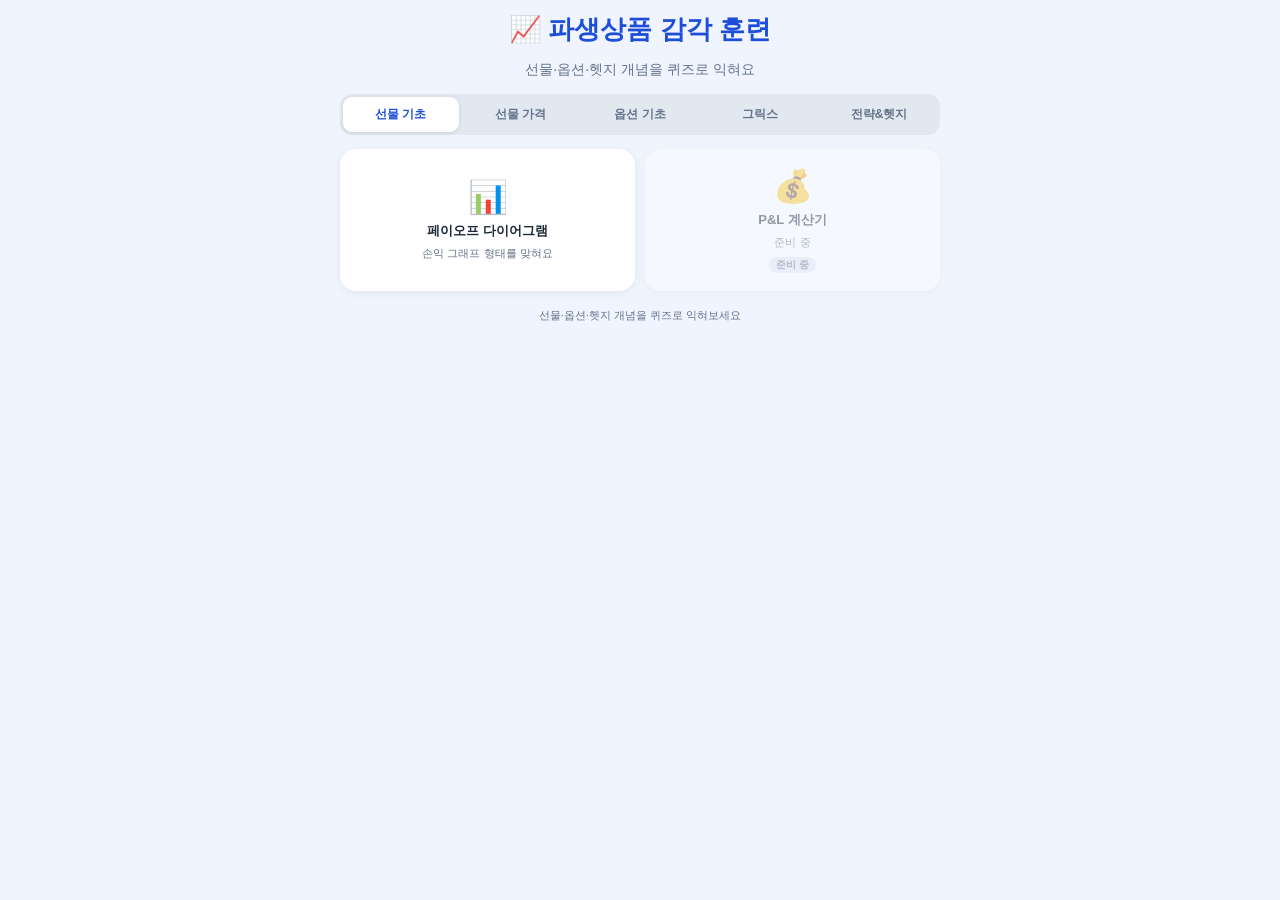
==== index.html @ 94985018 "feat: initial release — payoff diagram quiz 선물/옵션/헷지 페이오프 다이어그램 4지선다 퀴즈. Hull "Options, Futures, and" ====
<!DOCTYPE html>
<html lang="ko">
<head>
<meta charset="UTF-8">
<meta name="viewport" content="width=device-width, initial-scale=1.0, user-scalable=no">
<title>파생상품 감각 훈련</title>
<link rel="stylesheet" href="css/style.css">
<style>
  .phase-section { display: none; }
  .phase-section.active { display: flex; flex-direction: column; gap: 10px; }

  .phase-header {
    font-size: 12px;
    font-weight: 700;
    color: var(--text-light);
    text-transform: uppercase;
    letter-spacing: 0.05em;
    padding: 0 2px;
  }
</style>
</head>
<body>
<div class="container">

  <!-- ===== 모드 선택 화면 ===== -->
  <div id="modeScreen" class="screen active">
    <div class="page-title">📈 파생상품 감각 훈련</div>
    <div class="page-subtitle">선물·옵션·헷지 개념을 퀴즈로 익혀요</div>

    <!-- Phase 탭 -->
    <div class="phase-tabs">
      <button class="phase-tab active" onclick="switchPhase(1)">선물 기초</button>
      <button class="phase-tab" onclick="switchPhase(2)">선물 가격</button>
      <button class="phase-tab" onclick="switchPhase(3)">옵션 기초</button>
      <button class="phase-tab" onclick="switchPhase(4)">그릭스</button>
      <button class="phase-tab" onclick="switchPhase(5)">전략&헷지</button>
    </div>

    <!-- Phase 1: 선물 기초 -->
    <div class="phase-section active" id="phase1">
      <div class="mode-grid">
        <div class="mode-card" onclick="selectMode('payoff-diagram')">
          <div class="mode-icon">📊</div>
          <div class="mode-title">페이오프 다이어그램</div>
          <div class="mode-desc">손익 그래프 형태를 맞혀요</div>
        </div>
        <div class="mode-card disabled">
          <div class="mode-icon">💰</div>
          <div class="mode-title">P&amp;L 계산기</div>
          <div class="mode-desc">준비 중</div>
          <div class="mode-badge">준비 중</div>
        </div>
      </div>
    </div>

    <!-- Phase 2: 선물 가격 (준비 중) -->
    <div class="phase-section" id="phase2">
      <div class="mode-grid">
        <div class="mode-card disabled">
          <div class="mode-icon">⚖️</div>
          <div class="mode-title">보유비용 계산</div>
          <div class="mode-desc">준비 중</div>
          <div class="mode-badge">준비 중</div>
        </div>
        <div class="mode-card disabled">
          <div class="mode-icon">📉</div>
          <div class="mode-title">콘탱고 vs 백워데이션</div>
          <div class="mode-desc">준비 중</div>
          <div class="mode-badge">준비 중</div>
        </div>
      </div>
    </div>

    <!-- Phase 3: 옵션 기초 (준비 중) -->
    <div class="phase-section" id="phase3">
      <div class="mode-grid">
        <div class="mode-card disabled">
          <div class="mode-icon">🎯</div>
          <div class="mode-title">페이오프 다이어그램</div>
          <div class="mode-desc">준비 중</div>
          <div class="mode-badge">준비 중</div>
        </div>
        <div class="mode-card disabled">
          <div class="mode-icon">🔀</div>
          <div class="mode-title">풋콜 패리티</div>
          <div class="mode-desc">준비 중</div>
          <div class="mode-badge">준비 중</div>
        </div>
      </div>
    </div>

    <!-- Phase 4: 그릭스 (준비 중) -->
    <div class="phase-section" id="phase4">
      <div class="mode-grid">
        <div class="mode-card disabled">
          <div class="mode-icon">🔢</div>
          <div class="mode-title">델타 감각</div>
          <div class="mode-desc">준비 중</div>
          <div class="mode-badge">준비 중</div>
        </div>
        <div class="mode-card disabled">
          <div class="mode-icon">⏱️</div>
          <div class="mode-title">세타 감각</div>
          <div class="mode-desc">준비 중</div>
          <div class="mode-badge">준비 중</div>
        </div>
      </div>
    </div>

    <!-- Phase 5: 전략 & 헷지 (준비 중) -->
    <div class="phase-section" id="phase5">
      <div class="mode-grid">
        <div class="mode-card disabled">
          <div class="mode-icon">🛡️</div>
          <div class="mode-title">전략 매칭</div>
          <div class="mode-desc">준비 중</div>
          <div class="mode-badge">준비 중</div>
        </div>
        <div class="mode-card disabled">
          <div class="mode-icon">🔗</div>
          <div class="mode-title">헷지 설계</div>
          <div class="mode-desc">준비 중</div>
          <div class="mode-badge">준비 중</div>
        </div>
      </div>
    </div>

    <div class="footer-note">선물·옵션·헷지 개념을 퀴즈로 익혀보세요</div>
  </div>

  <!-- ===== 난이도 선택 화면 ===== -->
  <div id="levelScreen" class="screen">
    <div class="back-row">
      <button class="back-btn" onclick="showScreen('modeScreen')">←</button>
      <span class="screen-title" id="levelScreenTitle"></span>
    </div>
    <div class="page-subtitle" id="levelScreenSubtitle">난이도를 선택하세요</div>
    <div class="level-list" id="levelList"></div>
  </div>

</div>

<script src="js/common.js"></script>
<script>
// Phase 탭 전환
function switchPhase(n) {
  document.querySelectorAll('.phase-tab').forEach((t, i) => t.classList.toggle('active', i === n - 1));
  document.querySelectorAll('.phase-section').forEach((s, i) => s.classList.toggle('active', i === n - 1));
}

// 모드별 메타 정보
const MODES = {
  'payoff-diagram': {
    title: '📊 페이오프 다이어그램',
    href: 'modes/payoff-diagram.html',
    levels: [
      { icon: '🌱', name: '쉬움',  desc: '4가지 기본 포지션' },
      { icon: '🌿', name: '보통',  desc: '방향 + 포지션 구분' },
      { icon: '🌳', name: '도전',  desc: '조합 전략' },
    ],
  },
};

let currentModeKey = null;

function selectMode(modeKey) {
  const mode = MODES[modeKey];
  if (!mode) return;
  currentModeKey = modeKey;

  document.getElementById('levelScreenTitle').textContent = mode.title;

  const list = document.getElementById('levelList');
  list.innerHTML = '';
  mode.levels.forEach((lv, idx) => {
    const btn = document.createElement('button');
    btn.className = 'level-btn';
    btn.innerHTML = `
      <span class="level-icon">${lv.icon}</span>
      <div class="level-info">
        <h3>${lv.name}</h3>
        <p>${lv.desc}</p>
      </div>`;
    btn.addEventListener('pointerdown', () => {
      location.href = mode.href + '?level=' + idx;
    });
    list.appendChild(btn);
  });

  showScreen('levelScreen');
}
</script>
</body>
</html>
---- css/style.css ----
/* ===== Derivatives Sense — 공통 스타일 ===== */
* { margin: 0; padding: 0; box-sizing: border-box; }

:root {
  --bg: #f0f4ff;
  --primary: #1d4ed8;       /* 금융 블루 */
  --primary-light: #3b82f6;
  --primary-dark: #1e3a8a;
  --accent: #f59e0b;
  --accent-dark: #d97706;

  /* 손익 컬러 */
  --profit: #16a34a;        /* 이익 / 롱 / 정답 */
  --profit-light: #dcfce7;
  --profit-dark: #15803d;
  --loss: #dc2626;          /* 손실 / 숏 / 오답 */
  --loss-light: #fee2e2;
  --loss-dark: #b91c1c;
  --neutral: #6b7280;       /* 0선 */

  --success: var(--profit);
  --success-dark: var(--profit-dark);
  --error: var(--loss);

  --text: #1e293b;
  --text-light: #64748b;
  --border: #e2e8f0;
  --card: #ffffff;
  --radius: 16px;
  --radius-sm: 8px;
  --touch: 48px;
}

body {
  font-family: -apple-system, BlinkMacSystemFont, 'Segoe UI', sans-serif;
  background: var(--bg);
  color: var(--text);
  min-height: 100dvh;
  display: flex;
  flex-direction: column;
  align-items: center;
  padding: 14px;
  padding-top: max(14px, env(safe-area-inset-top));
  padding-bottom: max(14px, env(safe-area-inset-bottom));
  -webkit-tap-highlight-color: transparent;
  user-select: none;
}

.container {
  width: 100%;
  max-width: 600px;
  display: flex;
  flex-direction: column;
  gap: 14px;
}

/* ===== SCREEN SYSTEM ===== */
.screen { display: none; }
.screen.active { display: flex; flex-direction: column; gap: 14px; animation: fadeIn 0.2s ease-out; }

/* ===== TYPOGRAPHY ===== */
.page-title {
  font-size: clamp(20px, 5vw, 26px);
  font-weight: 800;
  text-align: center;
  color: var(--primary);
  line-height: 1.2;
}
.page-subtitle {
  font-size: 14px;
  text-align: center;
  color: var(--text-light);
  line-height: 1.5;
}
.instruction {
  font-size: 15px;
  text-align: center;
  color: var(--text-light);
  font-weight: 500;
  min-height: 22px;
  line-height: 1.5;
}

/* ===== GAME HEADER ===== */
.game-header {
  display: flex;
  justify-content: space-between;
  align-items: center;
  min-height: var(--touch);
}
.back-btn {
  background: none;
  border: none;
  font-size: 22px;
  cursor: pointer;
  padding: 8px 12px;
  border-radius: var(--radius-sm);
  color: var(--text-light);
  min-width: var(--touch);
  min-height: var(--touch);
  display: flex;
  align-items: center;
  justify-content: center;
  transition: background 0.15s;
}
.back-btn:active { background: var(--border); }
.round-info { font-size: 13px; color: var(--text-light); font-weight: 600; }
.score-display { font-size: 13px; font-weight: 700; color: var(--primary); min-width: 60px; text-align: right; }

/* ===== HISTORY BAR ===== */
.history-bar {
  display: flex;
  gap: 4px;
  justify-content: center;
  flex-wrap: wrap;
}
.history-dot {
  width: 26px;
  height: 26px;
  border-radius: 50%;
  border: 2px solid var(--border);
  display: flex;
  align-items: center;
  justify-content: center;
  font-size: 8px;
  font-weight: 700;
  color: var(--text-light);
  transition: all 0.2s;
}
.history-dot.current  { border-color: var(--primary); background: var(--primary-light); color: white; }
.history-dot.done3    { background: var(--profit); border-color: var(--profit-dark); color: white; font-size: 7px; }
.history-dot.done2    { background: var(--accent); border-color: var(--accent-dark); color: var(--text); font-size: 7px; }
.history-dot.done1    { background: var(--loss); border-color: var(--loss-dark); color: white; font-size: 7px; }

/* ===== MODE CARDS (index) ===== */
.mode-grid {
  display: grid;
  grid-template-columns: 1fr 1fr;
  gap: 10px;
}
@media (max-width: 380px) { .mode-grid { grid-template-columns: 1fr; } }

.mode-card {
  display: flex;
  flex-direction: column;
  align-items: center;
  gap: 6px;
  padding: 16px 10px;
  background: var(--card);
  border: 2px solid transparent;
  border-radius: var(--radius);
  cursor: pointer;
  transition: all 0.2s;
  box-shadow: 0 2px 8px rgba(0,0,0,0.06);
  text-decoration: none;
  color: var(--text);
  min-height: 96px;
  justify-content: center;
}
.mode-card:hover, .mode-card:active {
  border-color: var(--primary);
  transform: scale(1.03);
  box-shadow: 0 4px 16px rgba(29,78,216,0.15);
}
.mode-card.disabled {
  opacity: 0.45;
  cursor: not-allowed;
  pointer-events: none;
}
.mode-icon { font-size: 32px; }
.mode-title { font-size: 13px; font-weight: 700; text-align: center; }
.mode-desc  { font-size: 11px; color: var(--text-light); text-align: center; line-height: 1.4; }
.mode-badge {
  font-size: 10px;
  font-weight: 700;
  background: var(--border);
  color: var(--text-light);
  border-radius: 99px;
  padding: 1px 7px;
}

/* ===== LEVEL BUTTONS ===== */
.level-list { display: flex; flex-direction: column; gap: 8px; }
.level-btn {
  display: flex;
  align-items: center;
  gap: 12px;
  padding: 14px 18px;
  background: var(--card);
  border: 2px solid transparent;
  border-radius: var(--radius);
  cursor: pointer;
  transition: all 0.15s;
  box-shadow: 0 2px 8px rgba(0,0,0,0.06);
  min-height: var(--touch);
}
.level-btn:hover, .level-btn:active { border-color: var(--primary); transform: translateX(4px); }
.level-icon { font-size: 24px; min-width: 36px; text-align: center; }
.level-info h3 { font-size: 15px; font-weight: 700; margin-bottom: 2px; }
.level-info p  { font-size: 12px; color: var(--text-light); }

/* ===== CARD ===== */
.card {
  background: var(--card);
  border-radius: var(--radius);
  padding: 16px;
  box-shadow: 0 2px 12px rgba(0,0,0,0.06);
}

/* ===== QUESTION CARD ===== */
.question-card {
  background: var(--card);
  border-radius: var(--radius);
  padding: 18px 16px;
  box-shadow: 0 2px 12px rgba(0,0,0,0.06);
}
.question-badge {
  display: inline-block;
  font-size: 11px;
  font-weight: 700;
  background: #dbeafe;
  color: var(--primary);
  border-radius: 99px;
  padding: 2px 10px;
  margin-bottom: 8px;
}
.question-text {
  font-size: 15px;
  font-weight: 600;
  color: var(--text);
  line-height: 1.6;
}
.question-params {
  margin-top: 8px;
  font-size: 13px;
  color: var(--text-light);
  background: var(--bg);
  border-radius: var(--radius-sm);
  padding: 8px 12px;
  font-family: 'SF Mono', 'Consolas', monospace;
}

/* ===== PAYOFF CHART GRID (4-choice) ===== */
.payoff-grid {
  display: grid;
  grid-template-columns: 1fr 1fr;
  gap: 8px;
}
@media (max-width: 360px) { .payoff-grid { grid-template-columns: 1fr; } }

.payoff-choice {
  position: relative;
  background: var(--card);
  border: 2.5px solid var(--border);
  border-radius: var(--radius);
  padding: 8px;
  cursor: pointer;
  transition: all 0.18s;
  display: flex;
  flex-direction: column;
  align-items: center;
  gap: 4px;
  box-shadow: 0 1px 4px rgba(0,0,0,0.06);
}
.payoff-choice:active { transform: scale(0.97); }
.payoff-choice.selected    { border-color: var(--primary); background: #eff6ff; }
.payoff-choice.correct     { border-color: var(--profit); background: var(--profit-light); }
.payoff-choice.wrong       { border-color: var(--loss);   background: var(--loss-light); opacity: 0.7; }
.payoff-choice.highlight   { border-color: var(--profit); background: var(--profit-light); box-shadow: 0 0 0 3px rgba(22,163,74,0.25); }
.payoff-choice.disabled    { pointer-events: none; }

.payoff-choice canvas      { display: block; border-radius: 4px; }
.payoff-choice .choice-label {
  font-size: 11px;
  font-weight: 700;
  color: var(--text-light);
  text-align: center;
}

/* ===== FEEDBACK ===== */
.feedback {
  text-align: center;
  padding: 12px;
  border-radius: var(--radius);
  display: none;
  background: var(--card);
  box-shadow: 0 2px 8px rgba(0,0,0,0.06);
}
.feedback.show   { display: block; animation: slideIn 0.3s ease-out; }
.feedback-stars  { font-size: 24px; margin-bottom: 4px; }
.feedback-message{ font-size: 16px; font-weight: 700; margin-bottom: 4px; }
.feedback-detail { font-size: 13px; color: var(--text-light); line-height: 1.5; }
.feedback-formula{
  margin-top: 8px;
  font-size: 12px;
  background: var(--bg);
  border-radius: var(--radius-sm);
  padding: 8px 12px;
  color: var(--text);
  font-family: 'SF Mono', 'Consolas', monospace;
  text-align: left;
  white-space: pre-wrap;
  word-break: break-all;
}

/* ===== BUTTONS ===== */
.next-btn {
  padding: 13px;
  background: var(--primary);
  color: white;
  border: none;
  border-radius: var(--radius);
  font-size: 16px;
  font-weight: 700;
  cursor: pointer;
  transition: all 0.15s;
  display: none;
  min-height: var(--touch);
}
.next-btn.show   { display: block; }
.next-btn:active { transform: scale(0.97); background: var(--primary-dark); }

/* ===== RESULT SCREEN ===== */
.result-card {
  background: var(--card);
  border-radius: var(--radius);
  padding: 20px 16px;
  text-align: center;
  box-shadow: 0 2px 12px rgba(0,0,0,0.06);
}
.result-label  { font-size: 13px; color: var(--text-light); margin-bottom: 4px; }
.result-score  { font-size: 40px; font-weight: 900; color: var(--primary); line-height: 1; margin-bottom: 4px; }
.result-stars  { font-size: 28px; margin-bottom: 4px; }
.result-message{ font-size: 18px; font-weight: 700; margin-bottom: 4px; }
.result-detail { font-size: 13px; color: var(--text-light); line-height: 1.5; }
.result-rounds { margin-top: 14px; display: flex; flex-wrap: wrap; justify-content: center; gap: 6px; }
.round-dot {
  width: 28px; height: 28px; border-radius: 50%;
  display: flex; align-items: center; justify-content: center;
  font-size: 11px; font-weight: 700; color: white;
}
.round-dot.star3 { background: var(--profit); }
.round-dot.star2 { background: var(--accent); color: var(--text); }
.round-dot.star1 { background: var(--loss); }
.result-buttons { display: flex; gap: 10px; }
.result-buttons button {
  flex: 1; padding: 13px; border-radius: var(--radius);
  font-size: 14px; font-weight: 700; cursor: pointer;
  border: none; transition: all 0.15s; min-height: var(--touch);
}
.retry-btn       { background: var(--primary); color: white; }
.retry-btn:active{ background: var(--primary-dark); }
.home-btn        { background: var(--border); color: var(--text); }
.home-btn:active { background: #cbd5e1; }

/* ===== ONBOARDING OVERLAY ===== */
.onboarding-overlay {
  position: fixed; top: 0; left: 0; right: 0; bottom: 0;
  background: rgba(0,0,0,0.55);
  display: flex; align-items: center; justify-content: center;
  z-index: 100; padding: 24px;
  animation: fadeIn 0.2s ease-out;
}
.onboarding-card {
  background: white; border-radius: 20px;
  padding: 24px 20px; max-width: 360px; width: 100%;
  text-align: center; box-shadow: 0 8px 32px rgba(0,0,0,0.2);
}
.onboarding-icon  { font-size: 42px; margin-bottom: 10px; }
.onboarding-title { font-size: 18px; font-weight: 800; color: var(--primary); margin-bottom: 8px; }
.onboarding-text  { font-size: 14px; color: var(--text); line-height: 1.65; margin-bottom: 16px; }
.onboarding-btn {
  padding: 13px; background: var(--primary); color: white;
  border: none; border-radius: var(--radius);
  font-size: 16px; font-weight: 700; cursor: pointer;
  width: 100%; min-height: var(--touch);
}
.onboarding-btn:active { background: var(--primary-dark); }

/* ===== PHASE TABS ===== */
.phase-tabs {
  display: flex;
  gap: 4px;
  background: var(--border);
  padding: 3px;
  border-radius: 12px;
}
.phase-tab {
  flex: 1;
  padding: 9px 4px;
  border: none;
  border-radius: 9px;
  background: transparent;
  font-size: 12px;
  font-weight: 700;
  color: var(--text-light);
  cursor: pointer;
  transition: all 0.2s;
  white-space: nowrap;
}
.phase-tab.active {
  background: white;
  color: var(--primary);
  box-shadow: 0 1px 4px rgba(0,0,0,0.1);
}
.phase-tab:active { transform: scale(0.97); }

.back-row {
  display: flex;
  align-items: center;
  gap: 8px;
  min-height: var(--touch);
}
.back-row .screen-title {
  font-size: 16px;
  font-weight: 700;
  color: var(--text);
}

/* ===== ANIMATIONS ===== */
@keyframes fadeIn  { from { opacity: 0; } to { opacity: 1; } }
@keyframes slideIn { from { opacity: 0; transform: translateY(10px); } to { opacity: 1; transform: translateY(0); } }
@keyframes popIn {
  0%   { transform: scale(0); }
  70%  { transform: scale(1.2); }
  100% { transform: scale(1); }
}
.pop-anim { animation: popIn 0.3s ease-out; }

/* ===== FOOTER ===== */
.footer-note {
  text-align: center;
  font-size: 11px;
  color: var(--text-light);
  padding: 2px 0 6px;
  line-height: 1.5;
}
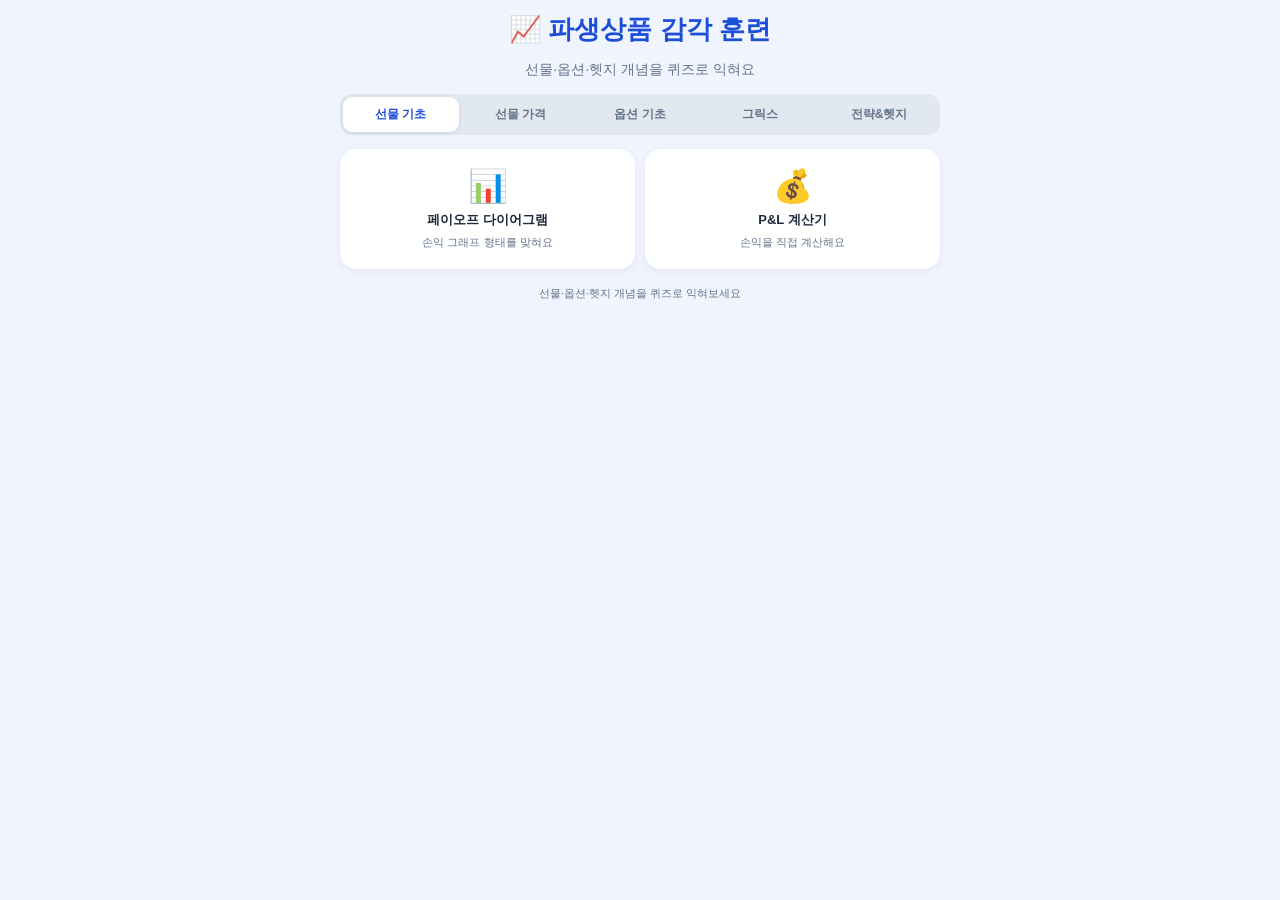
==== commit 8b928f11: "feat: add P&L Calculator mode 포지션과 만기가격을 보고 손익을 직접 계산하는 모드. 넘패드 입력, 난이도 1에서 페이오프 차트 힌트 제공. 30문제 추가 (" ====
--- a/index.html
+++ b/index.html
@@ -44,11 +44,10 @@
           <div class="mode-title">페이오프 다이어그램</div>
           <div class="mode-desc">손익 그래프 형태를 맞혀요</div>
         </div>
-        <div class="mode-card disabled">
+        <div class="mode-card" onclick="selectMode('pnl-calc')">
           <div class="mode-icon">💰</div>
           <div class="mode-title">P&amp;L 계산기</div>
-          <div class="mode-desc">준비 중</div>
-          <div class="mode-badge">준비 중</div>
+          <div class="mode-desc">손익을 직접 계산해요</div>
         </div>
       </div>
     </div>
@@ -157,6 +156,15 @@
       { icon: '🌱', name: '쉬움',  desc: '4가지 기본 포지션' },
       { icon: '🌿', name: '보통',  desc: '방향 + 포지션 구분' },
       { icon: '🌳', name: '도전',  desc: '조합 전략' },
+    ],
+  },
+  'pnl-calc': {
+    title: '💰 P&L 계산기',
+    href: 'modes/pnl-calc.html',
+    levels: [
+      { icon: '🌱', name: '쉬움',  desc: '선물 + 단순 옵션 (차트 힌트)' },
+      { icon: '🌿', name: '보통',  desc: '매도 포지션 포함' },
+      { icon: '🌳', name: '도전',  desc: '조합 전략 P&L' },
     ],
   },
 };
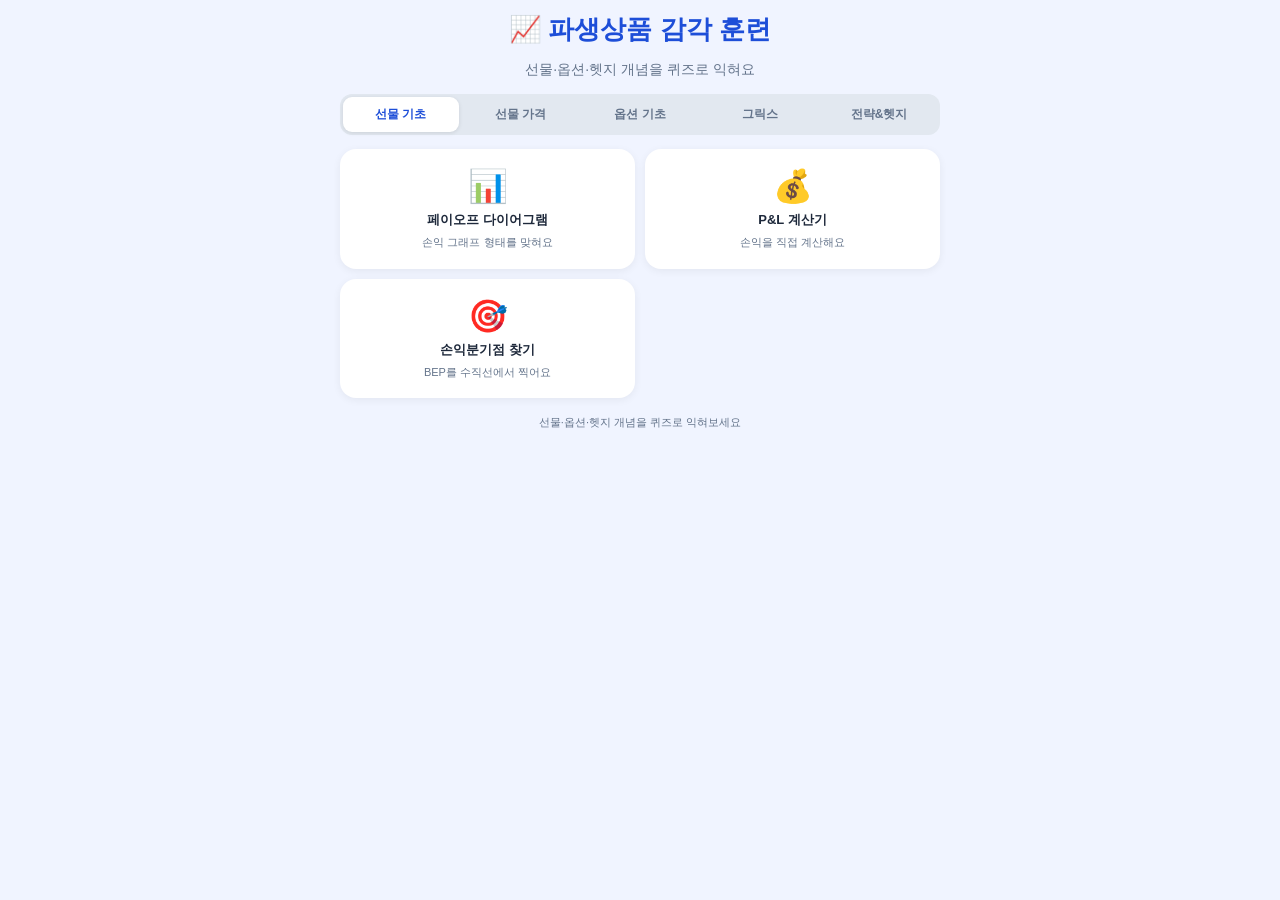
==== commit fee117e7: "feat: add BEP Finder mode — find break-even on number line 페이오프 차트를 보고 손익분기점(BEP)을 수직선에서 터치로 찍는 모드. " ====
--- a/index.html
+++ b/index.html
@@ -48,6 +48,11 @@
           <div class="mode-icon">💰</div>
           <div class="mode-title">P&amp;L 계산기</div>
           <div class="mode-desc">손익을 직접 계산해요</div>
+        </div>
+        <div class="mode-card" onclick="selectMode('bep-finder')">
+          <div class="mode-icon">🎯</div>
+          <div class="mode-title">손익분기점 찾기</div>
+          <div class="mode-desc">BEP를 수직선에서 찍어요</div>
         </div>
       </div>
     </div>
@@ -167,6 +172,15 @@
       { icon: '🌳', name: '도전',  desc: '조합 전략 P&L' },
     ],
   },
+  'bep-finder': {
+    title: '🎯 손익분기점 찾기',
+    href: 'modes/bep-finder.html',
+    levels: [
+      { icon: '🌱', name: '쉬움',  desc: '선물 + 단순 옵션' },
+      { icon: '🌿', name: '보통',  desc: '매도 포지션 포함' },
+      { icon: '🌳', name: '도전',  desc: '조합 전략 BEP' },
+    ],
+  },
 };
 
 let currentModeKey = null;
